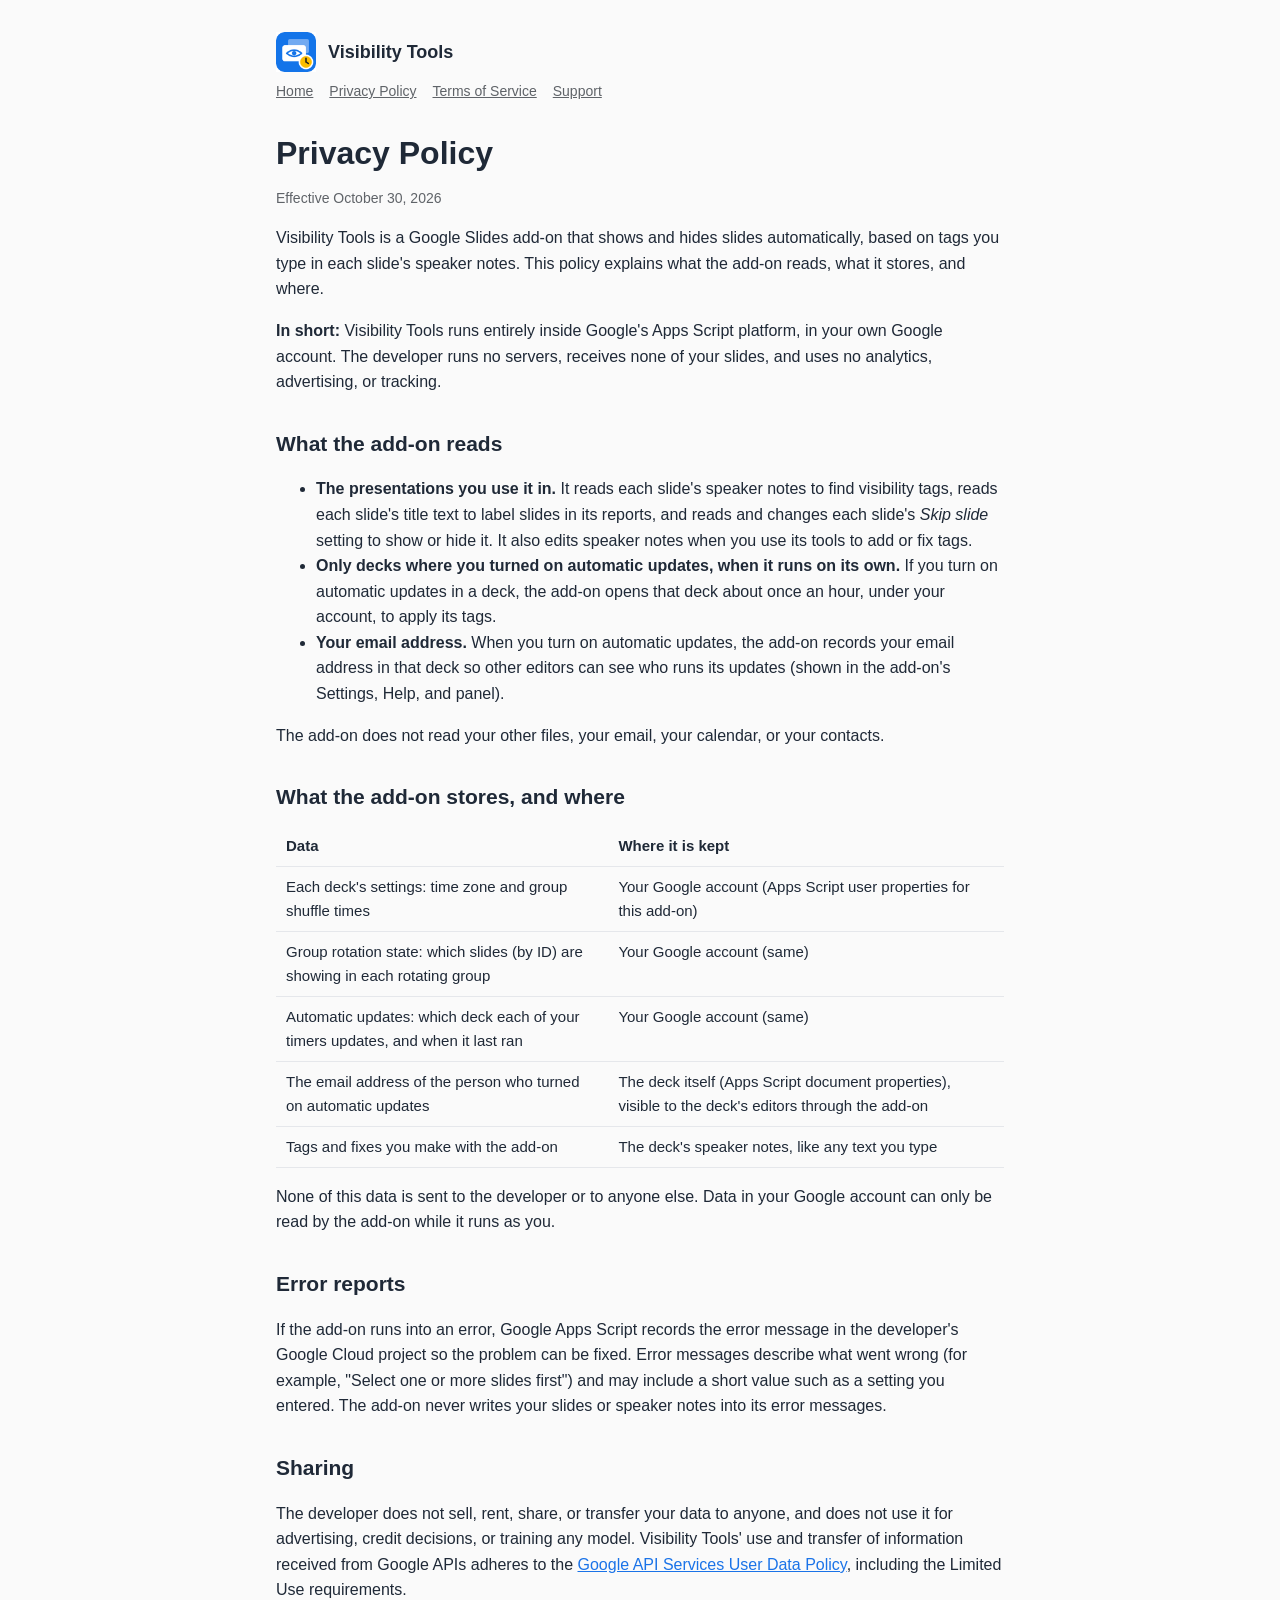
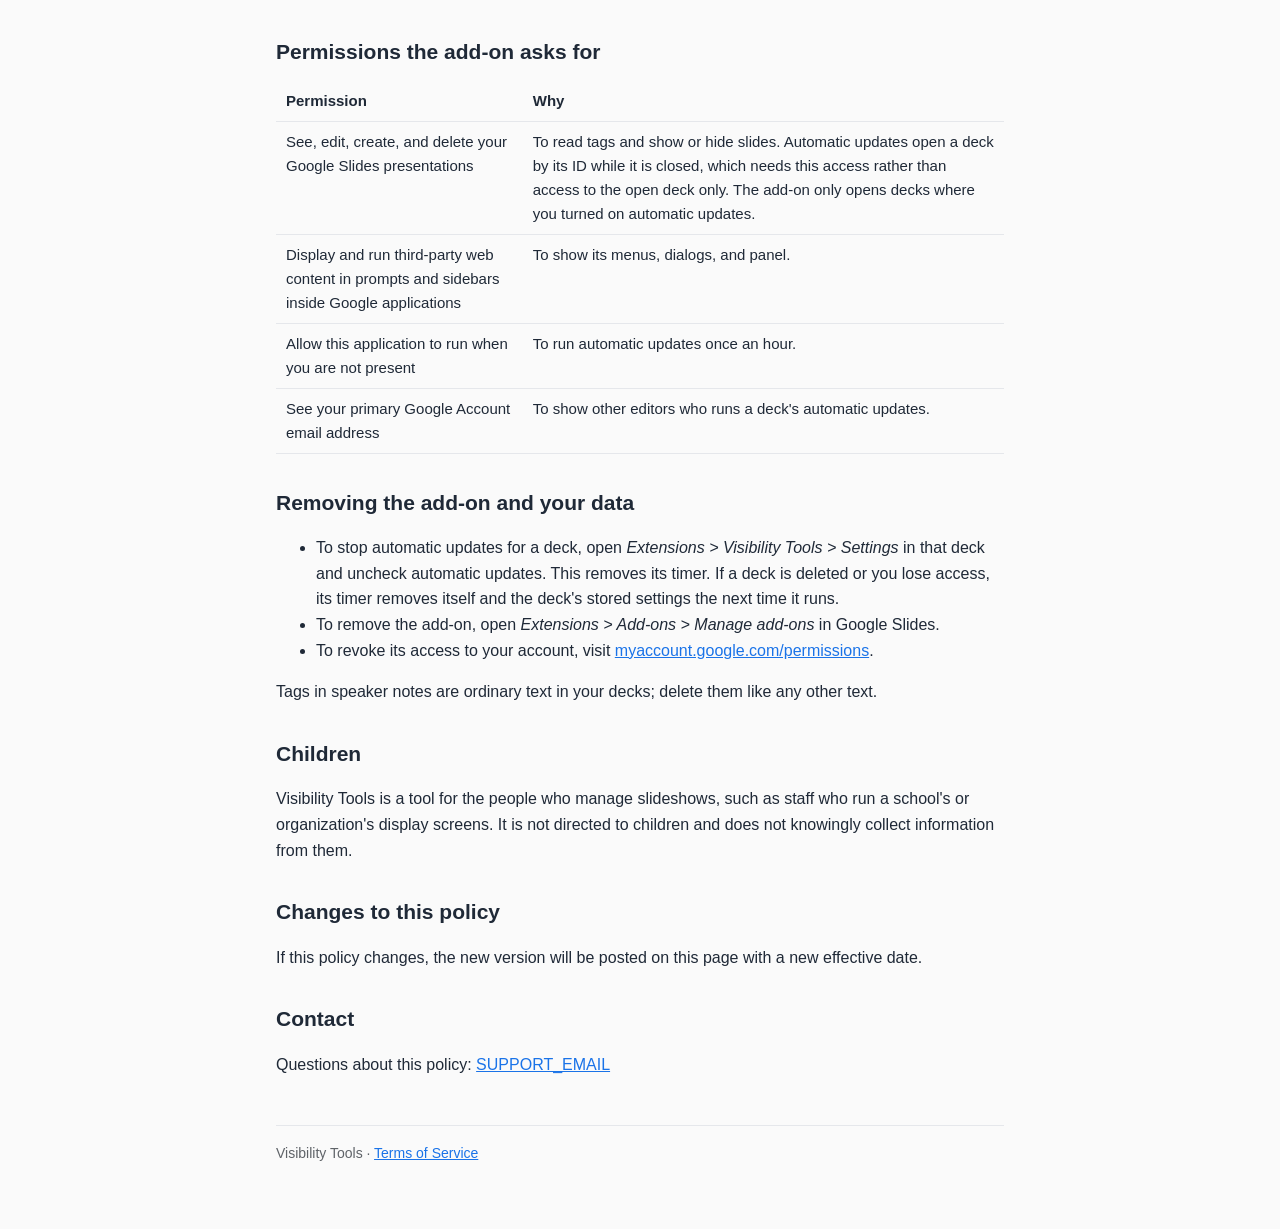
==== visibility-tools/privacy.html @ 4b013f5b "Add Visibility Tools home, privacy, terms, and support pages Co-Authored-By: Claude Opus 5.5 <norepl" ====
<!DOCTYPE html>
<html lang="en">
<head>
  <meta charset="utf-8">
  <meta name="viewport" content="width=device-width, initial-scale=1">
  <title>Visibility Tools Privacy Policy</title>
  <meta name="description" content="How the Visibility Tools Google Slides add-on handles your data.">
  <link rel="icon" href="icon-128.png">
  <link rel="stylesheet" href="style.css">
</head>
<body>
<main>
  <header class="site"><img src="icon-128.png" alt=""><a href="./">Visibility Tools</a></header>
  <nav><a href="./">Home</a><a href="privacy.html">Privacy Policy</a><a href="terms.html">Terms of Service</a><a href="support.html">Support</a></nav>

  <h1>Privacy Policy</h1>
  <p class="updated">Effective October 30, 2026</p>

  <p>Visibility Tools is a Google Slides add-on that shows and hides slides automatically, based on tags you type in each
    slide's speaker notes. This policy explains what the add-on reads, what it stores, and where.</p>

  <p><strong>In short:</strong> Visibility Tools runs entirely inside Google's Apps Script platform, in your own Google
    account. The developer runs no servers, receives none of your slides, and uses no analytics, advertising, or tracking.</p>

  <h2>What the add-on reads</h2>
  <ul>
    <li><strong>The presentations you use it in.</strong> It reads each slide's speaker notes to find visibility tags,
      reads each slide's title text to label slides in its reports, and reads and changes each slide's
      <em>Skip slide</em> setting to show or hide it. It also edits speaker notes when you use its tools to add or fix tags.</li>
    <li><strong>Only decks where you turned on automatic updates, when it runs on its own.</strong> If you turn on automatic
      updates in a deck, the add-on opens that deck about once an hour, under your account, to apply its tags.</li>
    <li><strong>Your email address.</strong> When you turn on automatic updates, the add-on records your email address in
      that deck so other editors can see who runs its updates (shown in the add-on's Settings, Help, and panel).</li>
  </ul>
  <p>The add-on does not read your other files, your email, your calendar, or your contacts.</p>

  <h2>What the add-on stores, and where</h2>
  <table>
    <thead><tr><th>Data</th><th>Where it is kept</th></tr></thead>
    <tbody>
      <tr><td>Each deck's settings: time zone and group shuffle times</td><td>Your Google account (Apps Script user properties for this add-on)</td></tr>
      <tr><td>Group rotation state: which slides (by ID) are showing in each rotating group</td><td>Your Google account (same)</td></tr>
      <tr><td>Automatic updates: which deck each of your timers updates, and when it last ran</td><td>Your Google account (same)</td></tr>
      <tr><td>The email address of the person who turned on automatic updates</td><td>The deck itself (Apps Script document properties), visible to the deck's editors through the add-on</td></tr>
      <tr><td>Tags and fixes you make with the add-on</td><td>The deck's speaker notes, like any text you type</td></tr>
    </tbody>
  </table>
  <p>None of this data is sent to the developer or to anyone else. Data in your Google account can only be read by the
    add-on while it runs as you.</p>

  <h2>Error reports</h2>
  <p>If the add-on runs into an error, Google Apps Script records the error message in the developer's Google Cloud
    project so the problem can be fixed. Error messages describe what went wrong (for example, "Select one or more slides
    first") and may include a short value such as a setting you entered. The add-on never writes your slides or speaker
    notes into its error messages.</p>

  <h2>Sharing</h2>
  <p>The developer does not sell, rent, share, or transfer your data to anyone, and does not use it for advertising,
    credit decisions, or training any model. Visibility Tools' use and transfer of information received from Google APIs
    adheres to the <a href="https://developers.google.com/terms/api-services-user-data-policy">Google API Services User
    Data Policy</a>, including the Limited Use requirements.</p>

  <h2>Permissions the add-on asks for</h2>
  <table>
    <thead><tr><th>Permission</th><th>Why</th></tr></thead>
    <tbody>
      <tr><td>See, edit, create, and delete your Google Slides presentations</td><td>To read tags and show or hide slides. Automatic updates open a deck by its ID while it is closed, which needs this access rather than access to the open deck only. The add-on only opens decks where you turned on automatic updates.</td></tr>
      <tr><td>Display and run third-party web content in prompts and sidebars inside Google applications</td><td>To show its menus, dialogs, and panel.</td></tr>
      <tr><td>Allow this application to run when you are not present</td><td>To run automatic updates once an hour.</td></tr>
      <tr><td>See your primary Google Account email address</td><td>To show other editors who runs a deck's automatic updates.</td></tr>
    </tbody>
  </table>

  <h2>Removing the add-on and your data</h2>
  <ul>
    <li>To stop automatic updates for a deck, open <em>Extensions &gt; Visibility Tools &gt; Settings</em> in that deck and
      uncheck automatic updates. This removes its timer. If a deck is deleted or you lose access, its timer removes itself
      and the deck's stored settings the next time it runs.</li>
    <li>To remove the add-on, open <em>Extensions &gt; Add-ons &gt; Manage add-ons</em> in Google Slides.</li>
    <li>To revoke its access to your account, visit
      <a href="https://myaccount.google.com/permissions">myaccount.google.com/permissions</a>.</li>
  </ul>
  <p>Tags in speaker notes are ordinary text in your decks; delete them like any other text.</p>

  <h2>Children</h2>
  <p>Visibility Tools is a tool for the people who manage slideshows, such as staff who run a school's or organization's
    display screens. It is not directed to children and does not knowingly collect information from them.</p>

  <h2>Changes to this policy</h2>
  <p>If this policy changes, the new version will be posted on this page with a new effective date.</p>

  <h2>Contact</h2>
  <p>Questions about this policy: <a href="mailto:SUPPORT_EMAIL">SUPPORT_EMAIL</a></p>

  <footer>Visibility Tools · <a href="terms.html">Terms of Service</a></footer>
</main>
</body>
</html>
---- visibility-tools/style.css ----
:root {
  --bg: #fafafa; --text: #1f2937; --muted: #5f6368; --accent: #1a73e8; --card: #ffffff; --border: #e5e7eb;
}
@media (prefers-color-scheme: dark) {
  :root { --bg: #111418; --text: #e8eaed; --muted: #9aa0a6; --accent: #8ab4f8; --card: #1b1f24; --border: #2d333b; }
}
* { box-sizing: border-box; }
body { margin: 0; background: var(--bg); color: var(--text);
  font: 16px/1.6 -apple-system, BlinkMacSystemFont, "Segoe UI", Roboto, Arial, sans-serif; }
main { max-width: 760px; margin: 0 auto; padding: 32px 16px 64px; }
header.site { display: flex; align-items: center; gap: 12px; margin-bottom: 8px; }
header.site img { width: 40px; height: 40px; }
header.site a { color: var(--text); text-decoration: none; font-weight: 700; font-size: 18px; }
nav { display: flex; flex-wrap: wrap; gap: 16px; margin-bottom: 32px; font-size: 14px; }
nav a { color: var(--muted); }
h1 { font-size: 32px; line-height: 1.2; margin: 0 0 8px; }
h2 { font-size: 21px; margin: 32px 0 8px; }
p, li { color: var(--text); }
.lede { font-size: 19px; color: var(--muted); margin: 0 0 24px; }
.updated { color: var(--muted); font-size: 14px; }
a { color: var(--accent); }
table { width: 100%; border-collapse: collapse; margin: 12px 0; font-size: 15px; }
th, td { text-align: left; padding: 8px 10px; border-bottom: 1px solid var(--border); vertical-align: top; }
th { font-weight: 700; }
code { font: 14px ui-monospace, SFMono-Regular, Menlo, monospace; background: var(--card); border: 1px solid var(--border);
  border-radius: 4px; padding: 1px 5px; }
.card { background: var(--card); border: 1px solid var(--border); border-radius: 10px; padding: 16px 20px; margin: 16px 0; }
footer { margin-top: 48px; padding-top: 16px; border-top: 1px solid var(--border); color: var(--muted); font-size: 14px; }
@media (max-width: 520px) { h1 { font-size: 26px; } table { font-size: 14px; } }
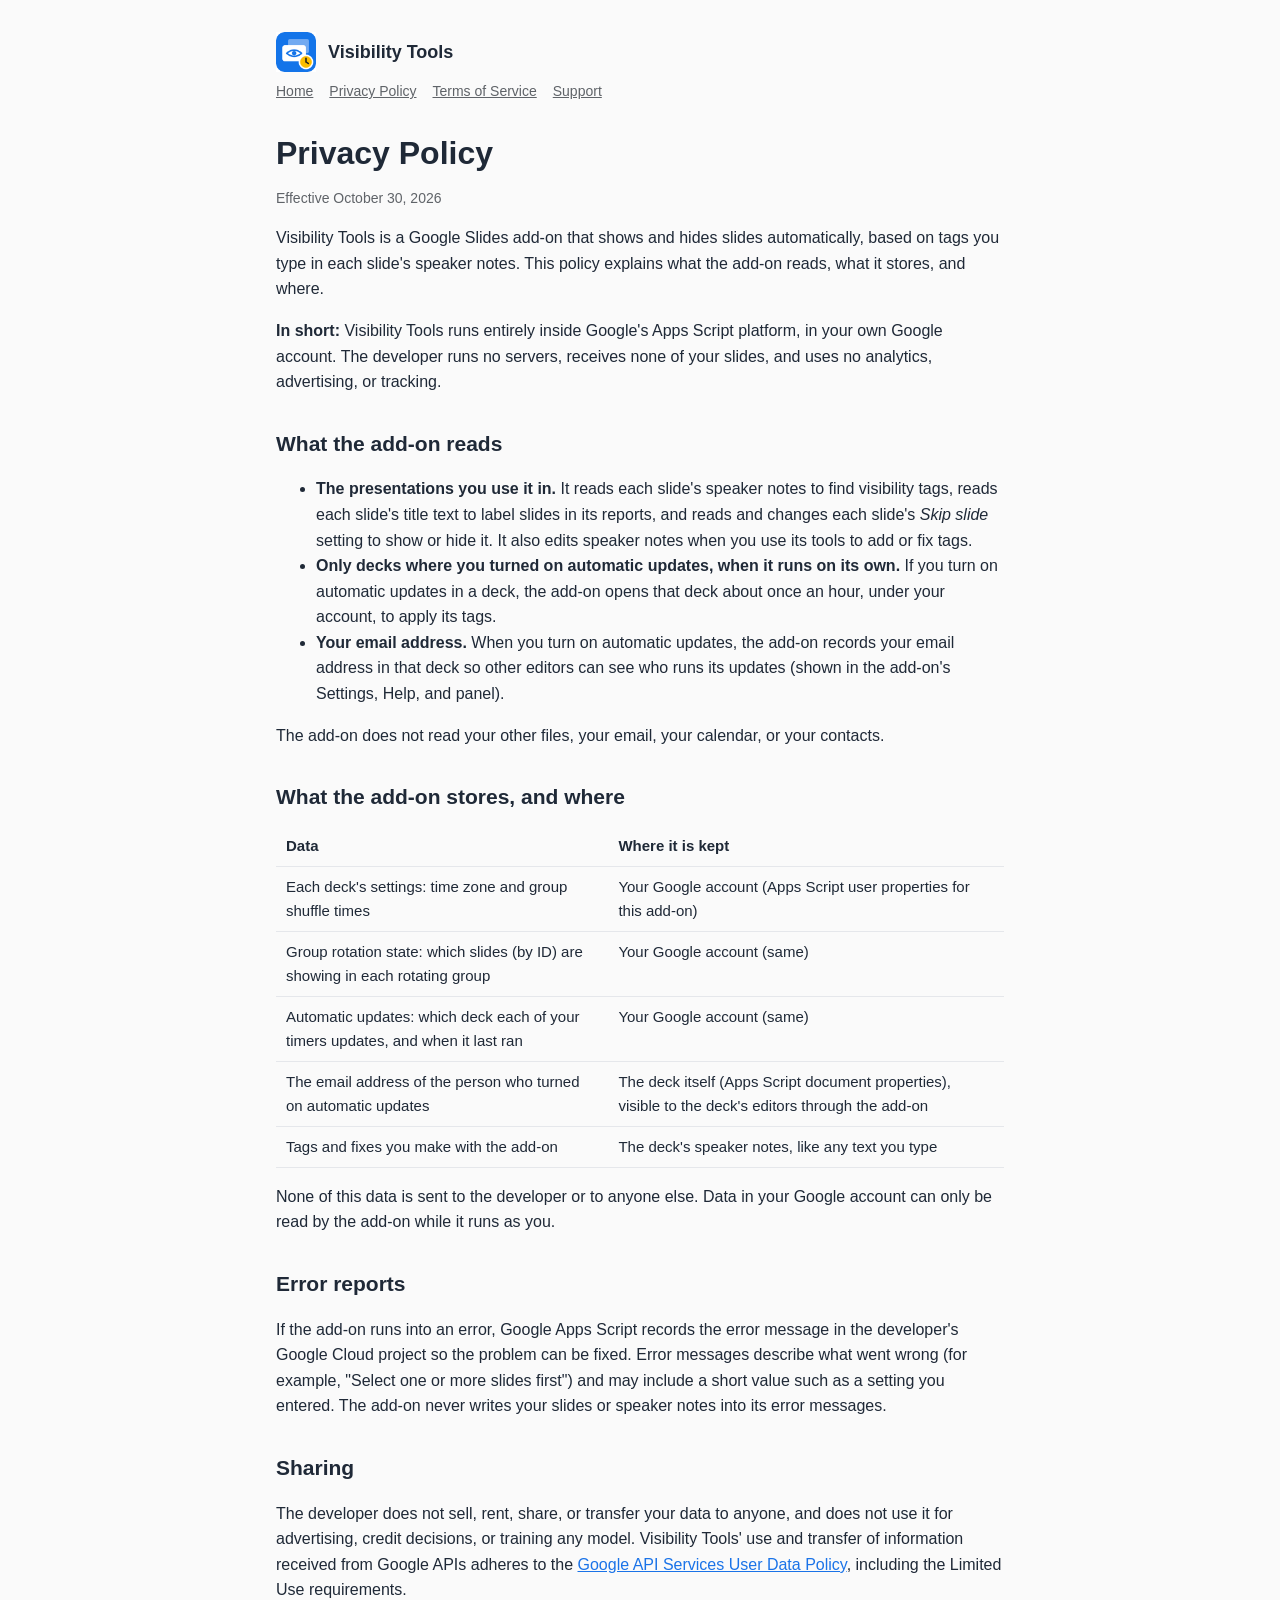
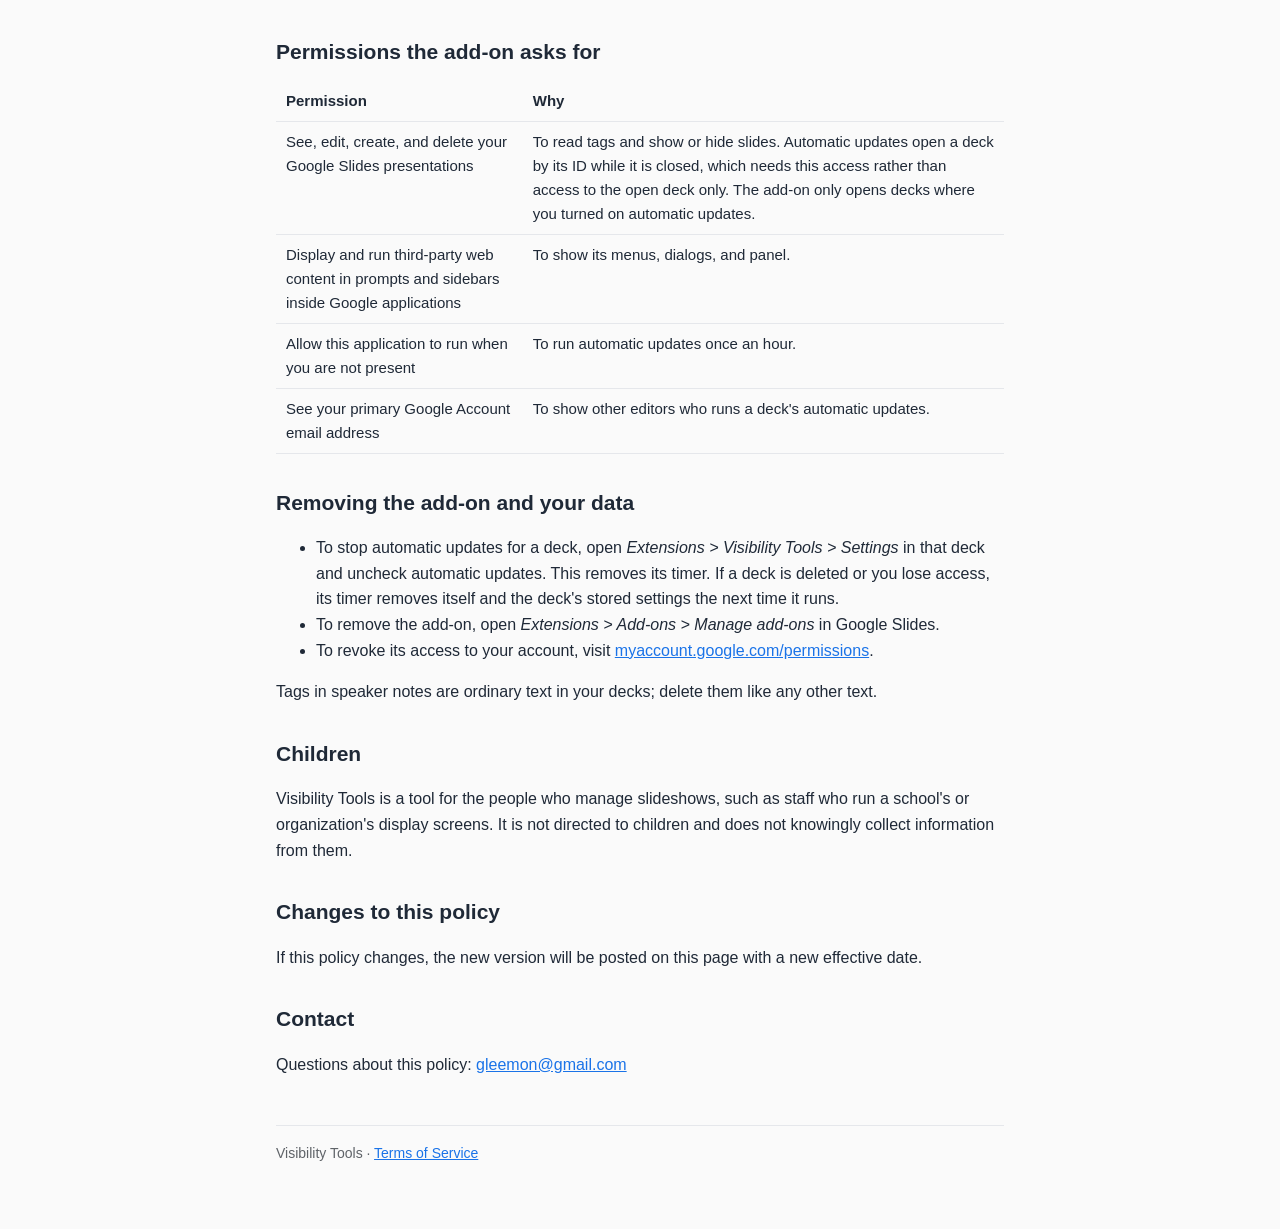
==== commit f45a5026: "Use gleemon@gmail.com as the support contact Co-Authored-By: Claude Opus 5.5 <noreply@anthropic.com>" ====
--- a/visibility-tools/privacy.html
+++ b/visibility-tools/privacy.html
@@ -90,7 +90,7 @@
   <p>If this policy changes, the new version will be posted on this page with a new effective date.</p>
 
   <h2>Contact</h2>
-  <p>Questions about this policy: <a href="mailto:SUPPORT_EMAIL">SUPPORT_EMAIL</a></p>
+  <p>Questions about this policy: <a href="mailto:gleemon@gmail.com">gleemon@gmail.com</a></p>
 
   <footer>Visibility Tools · <a href="terms.html">Terms of Service</a></footer>
 </main>
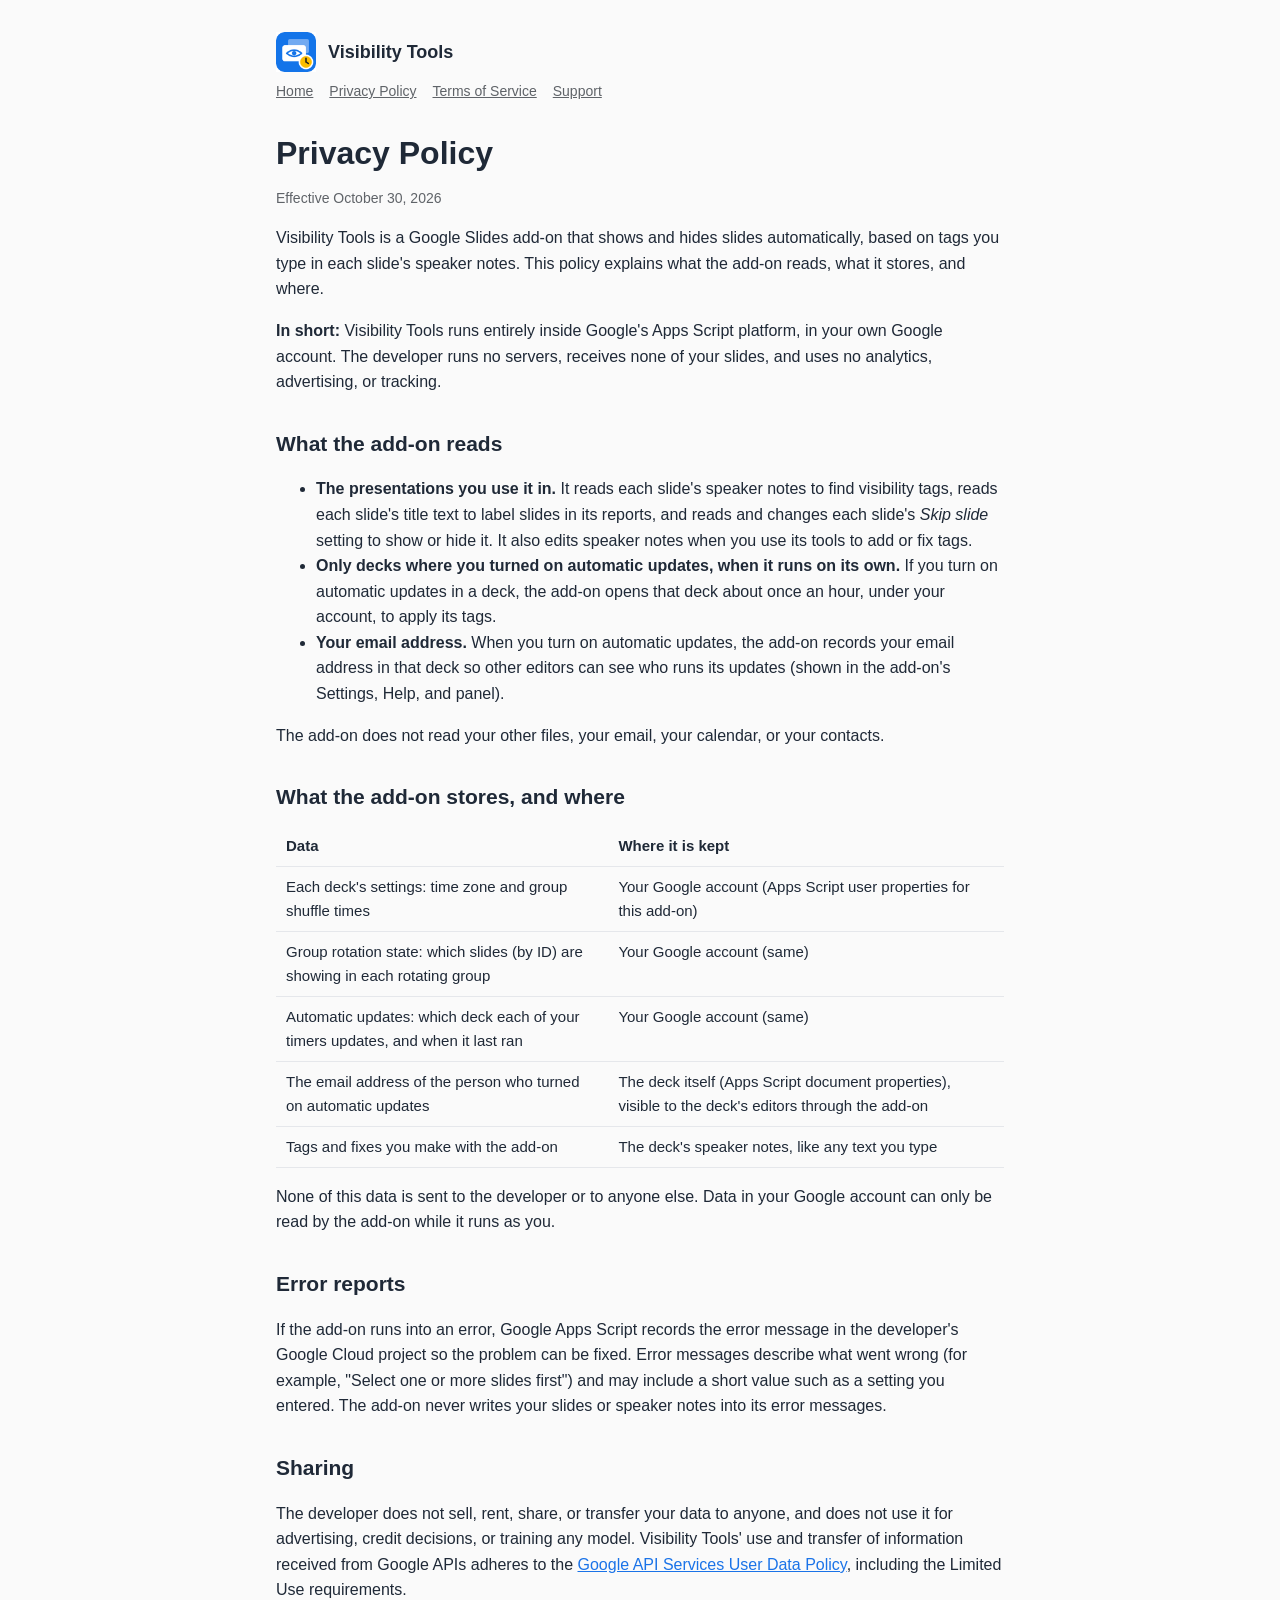
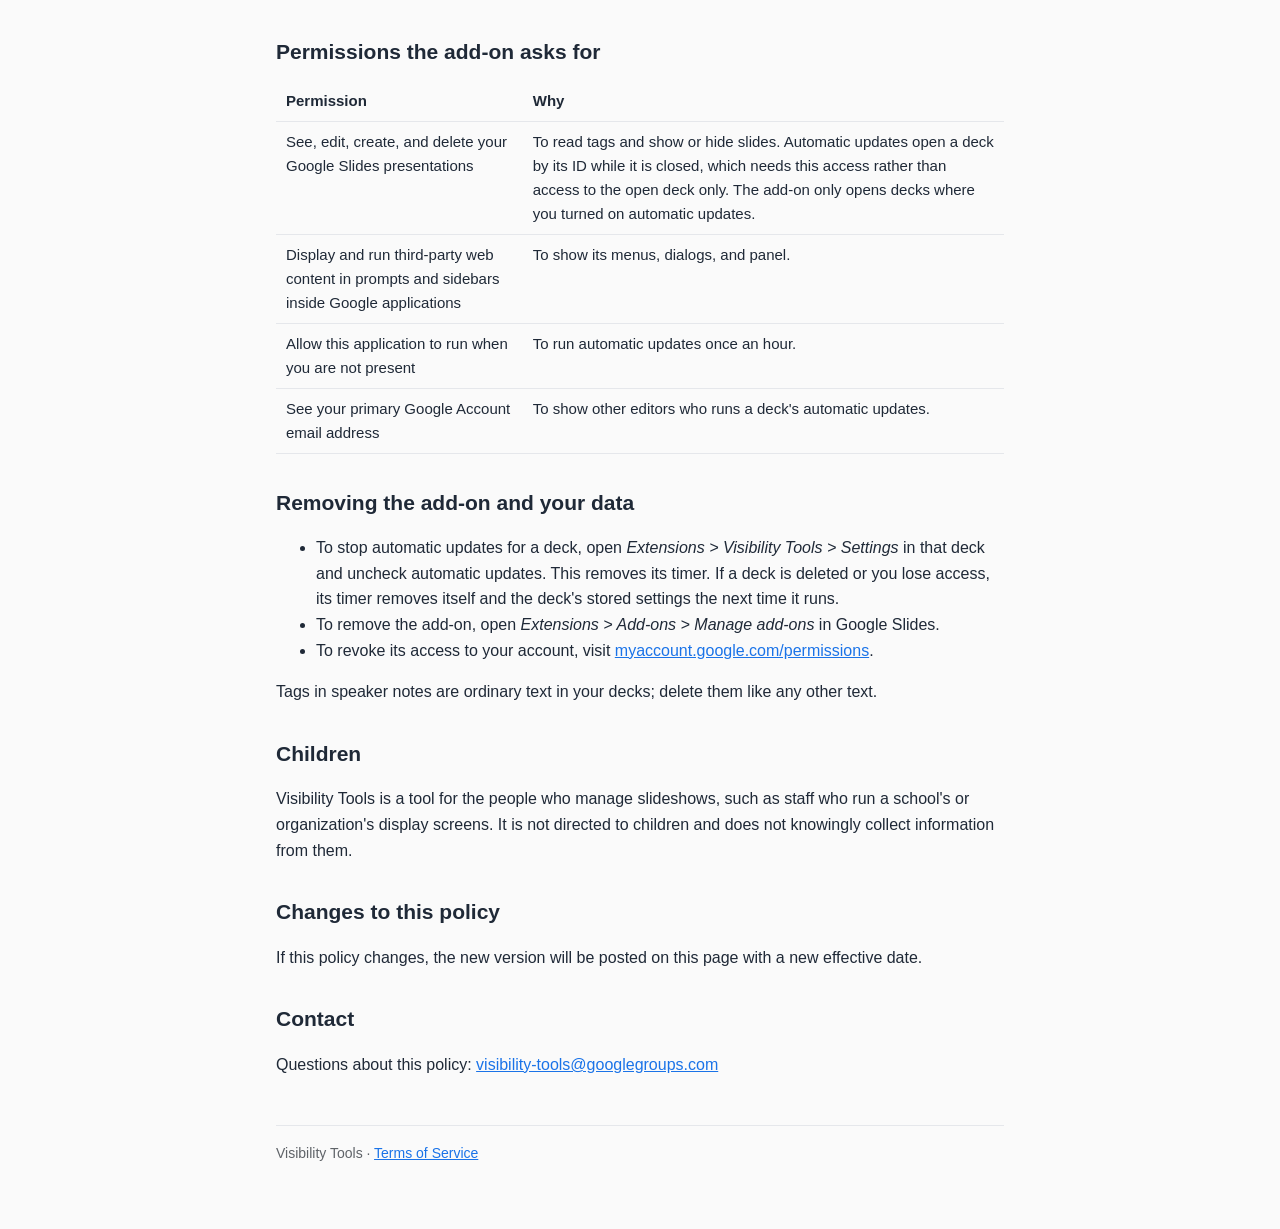
==== commit 649ab74d: "Use the visibility-tools Google Group as the support contact Co-Authored-By: Claude Opus 5.5 <norepl" ====
--- a/visibility-tools/privacy.html
+++ b/visibility-tools/privacy.html
@@ -90,7 +90,7 @@
   <p>If this policy changes, the new version will be posted on this page with a new effective date.</p>
 
   <h2>Contact</h2>
-  <p>Questions about this policy: <a href="mailto:gleemon@gmail.com">gleemon@gmail.com</a></p>
+  <p>Questions about this policy: <a href="mailto:visibility-tools@googlegroups.com">visibility-tools@googlegroups.com</a></p>
 
   <footer>Visibility Tools · <a href="terms.html">Terms of Service</a></footer>
 </main>
